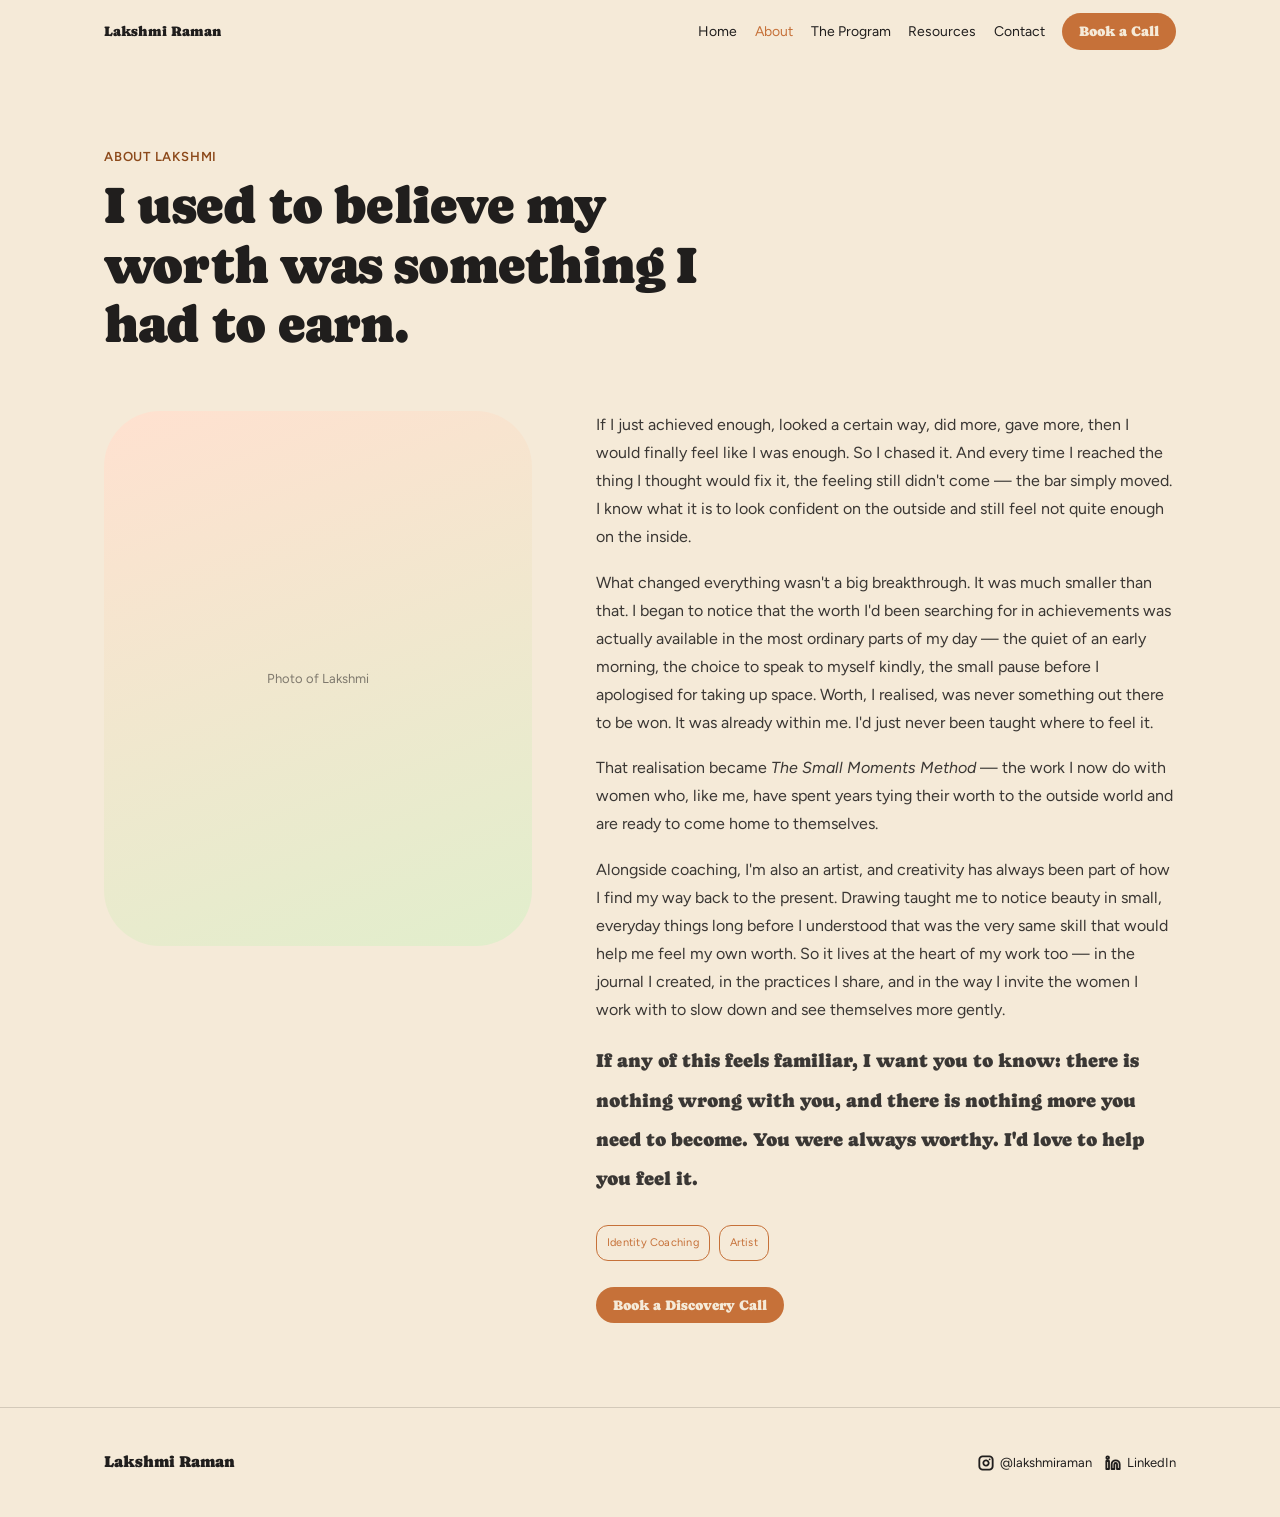
==== about.html @ 179ff1ee "Initial static site: The Small Moments Method" ====
<!DOCTYPE html>
<html lang="en">
<head>
<meta charset="utf-8">
<meta name="viewport" content="width=device-width, initial-scale=1">
<title>About — Lakshmi Raman</title>
<meta name="description" content="I used to believe my worth was something I had to earn. The story behind The Small Moments Method.">
<link rel="stylesheet" href="styles.css">
</head>
<body>

<nav class="nav">
  <a href="index.html" class="smm-link nav-brand">Lakshmi Raman</a>
  <a href="index.html" class="smm-link">Home</a>
  <a href="about.html" class="smm-link" aria-current="page">About</a>
  <a href="program.html" class="smm-link">The Program</a>
  <a href="resources.html" class="smm-link">Resources</a>
  <a href="contact.html" class="smm-link">Contact</a>
  <a href="contact.html" class="btn btn-primary smm-link">Book a Call</a>
</nav>

<div class="wrap">

  <section style="padding:calc(3 * var(--leading)) 0 var(--leading)">
    <span class="eyebrow">About Lakshmi</span>
    <h1 style="font-size:clamp(34px, 4.4vw, 52px);line-height:1.15;margin:0;max-width:20ch">I used to believe my worth was something I had to earn.</h1>
  </section>

  <section class="split top" style="padding:var(--leading) 0 calc(2 * var(--leading))">
    <figure class="col-photo portrait" style="align-self:start">Photo of Lakshmi</figure>
    <div class="col-text" style="display:flex;flex-direction:column;gap:var(--space-4);font-size:16px;line-height:var(--leading);color:color-mix(in srgb, var(--color-text) 88%, transparent);max-width:58ch">
      <p style="margin:0">If I just achieved enough, looked a certain way, did more, gave more, then I would finally feel like I was enough. So I chased it. And every time I reached the thing I thought would fix it, the feeling still didn't come — the bar simply moved. I know what it is to look confident on the outside and still feel not quite enough on the inside.</p>
      <p style="margin:0">What changed everything wasn't a big breakthrough. It was much smaller than that. I began to notice that the worth I'd been searching for in achievements was actually available in the most ordinary parts of my day — the quiet of an early morning, the choice to speak to myself kindly, the small pause before I apologised for taking up space. Worth, I realised, was never something out there to be won. It was already within me. I'd just never been taught where to feel it.</p>
      <p style="margin:0">That realisation became <em>The Small Moments Method</em> — the work I now do with women who, like me, have spent years tying their worth to the outside world and are ready to come home to themselves.</p>
      <p style="margin:0">Alongside coaching, I'm also an artist, and creativity has always been part of how I find my way back to the present. Drawing taught me to notice beauty in small, everyday things long before I understood that was the very same skill that would help me feel my own worth. So it lives at the heart of my work too — in the journal I created, in the practices I share, and in the way I invite the women I work with to slow down and see themselves more gently.</p>
      <p style="margin:0;font-family:var(--font-heading);font-size:19px;line-height:calc(1.4 * var(--leading))">If any of this feels familiar, I want you to know: there is nothing wrong with you, and there is nothing more you need to become. You were always worthy. I'd love to help you feel it.</p>
      <div style="display:flex;gap:var(--space-2);flex-wrap:wrap;margin-top:var(--space-2)">
        <span class="tag tag-outline">Identity Coaching</span>
        <span class="tag tag-outline">Artist</span>
      </div>
      <div style="margin-top:var(--space-2)">
        <a href="contact.html" class="btn btn-primary smm-link">Book a Discovery Call</a>
      </div>
    </div>
  </section>

</div>

<footer>
  <div class="wrap footer-inner">
    <span style="font-family:var(--font-heading);font-size:16px">Lakshmi Raman</span>
    <div style="display:flex;gap:var(--space-3);align-items:center">
      <a href="https://instagram.com/lakshmiraman" target="_blank" rel="noopener" class="smm-link" style="font-size:13px;display:flex;align-items:center;gap:6px"><svg width="16" height="16" viewBox="0 0 24 24" fill="none" stroke="currentColor" stroke-width="2.75" stroke-linecap="round" stroke-linejoin="round"><rect width="20" height="20" x="2" y="2" rx="5" ry="5"></rect><path d="M16 11.37A4 4 0 1 1 12.63 8 4 4 0 0 1 16 11.37z"></path><line x1="17.5" x2="17.51" y1="6.5" y2="6.5"></line></svg> @lakshmiraman</a>
      <a href="https://www.linkedin.com/in/lakshmi-raman-5a0a5632/" target="_blank" rel="noopener" class="smm-link" style="font-size:13px;display:flex;align-items:center;gap:6px"><svg width="16" height="16" viewBox="0 0 24 24" fill="none" stroke="currentColor" stroke-width="2.75" stroke-linecap="round" stroke-linejoin="round"><path d="M16 8a6 6 0 0 1 6 6v7h-4v-7a2 2 0 0 0-2-2 2 2 0 0 0-2 2v7h-4v-7a6 6 0 0 1 6-6z"></path><rect width="4" height="12" x="2" y="9"></rect><circle cx="4" cy="4" r="2"></circle></svg> LinkedIn</a>
    </div>
  </div>
</footer>

</body>
</html>
---- styles.css ----
@import url('https://fonts.googleapis.com/css2?family=Caprasimo:wght@400&family=Figtree:wght@400;600;700&display=swap');

:root {
  --color-bg: #f5ead8;
  --color-surface: #ebddc5;
  --color-text: #201e1d;
  --color-accent: #c67139;
  --color-accent-2: #7a8a5e;
  --color-divider: color-mix(in srgb, #201e1d 16%, transparent);

  --color-accent-100: #fff2eb;
  --color-accent-200: #ffe1d0;
  --color-accent-600: #b2622d;
  --color-accent-700: #8c491a;
  --color-accent-800: #643312;

  --color-accent-2-100: #f0fae1;
  --color-accent-2-200: #e1eecc;
  --color-accent-2-500: #8fa073;
  --color-accent-2-700: #56633f;
  --color-accent-2-800: #3d472b;

  --font-heading: "Caprasimo", system-ui, sans-serif;
  --font-body: "Figtree", system-ui, sans-serif;

  --space-1: 4.4px;
  --space-2: 8.8px;
  --space-3: 13.2px;
  --space-4: 17.6px;
  --space-6: 26.4px;
  --space-8: 35.2px;

  --radius-sm: 8px;
  --radius-md: 16px;
  --radius-lg: 28px;

  --shadow-sm: 0 1px 2px color-mix(in srgb, #2e2b25 14%, transparent);
  --shadow-md: 0 3px 10px color-mix(in srgb, #2e2b25 16%, transparent);
  --shadow-lg: 0 12px 32px color-mix(in srgb, #2e2b25 22%, transparent);

  --leading: 28px;
  --edge: clamp(20px, 5vw, 72px);
}

html { scroll-behavior: smooth; }
@media (prefers-reduced-motion: reduce) { html { scroll-behavior: auto; } }
*, *::before, *::after { box-sizing: border-box; }

body {
  margin: 0;
  min-height: 100vh;
  background: var(--color-bg);
  color: var(--color-text);
  font-family: var(--font-body);
  font-size: 15px;
  line-height: 1.55;
  font-weight: 400;
  text-wrap: pretty;
  overflow-x: clip;
}

h1, h2, h3, h4, h5, h6 {
  font-family: var(--font-heading);
  font-weight: 400;
  line-height: 1.12;
  letter-spacing: -0.015em;
  margin: 0 0 var(--space-2);
}
p { margin: 0 0 var(--space-3); }
a { color: var(--color-accent); text-underline-offset: 3px; }
img { display: block; max-width: 100%; }
figure { margin: 0; }
:focus { outline: none; }
:focus-visible { outline: 2px solid var(--color-accent); outline-offset: 2px; }
::selection { background: color-mix(in srgb, var(--color-accent) 30%, transparent); }

.wrap { max-width: 1200px; margin: 0 auto; padding: 0 var(--edge); }

/* — nav — */
.nav {
  display: flex; align-items: center; gap: var(--space-4);
  flex-wrap: wrap; row-gap: var(--space-2);
  padding: var(--space-3) var(--edge);
  position: sticky; top: 0;
  background: color-mix(in srgb, var(--color-bg) 92%, transparent);
  backdrop-filter: blur(6px);
  z-index: 10;
}
@media (min-width: 1272px) {
  .nav { padding-inline: calc((100% - 1200px) / 2 + var(--edge)); }
}
.nav-brand { font-family: var(--font-heading); font-size: 30px; margin-right: auto; }
.smm-link { color: inherit; text-decoration: none; }
.nav a { font-size: 14px; }
.nav a:hover, .nav a[aria-current='page'] { color: var(--color-accent); }

/* — buttons — */
.btn {
  display: inline-flex; align-items: center; justify-content: center; gap: 6px;
  cursor: pointer; text-decoration: none;
  font-family: var(--font-heading); font-weight: 400;
  font-size: 14px; line-height: 1.2; color: var(--color-text);
  background: transparent; border: 1px solid transparent;
  padding: var(--space-2) calc(var(--space-3) * 1.2);
  border-radius: 999px;
}
.btn-primary { background: var(--color-accent); color: var(--color-bg); }
.btn-primary:hover { background: var(--color-accent-600); }
.btn-primary:active { background: var(--color-accent-700); }
.btn-secondary { border-color: var(--color-divider); }
.btn-secondary:hover { background: color-mix(in srgb, var(--color-text) 7%, transparent); }
.btn-ghost { color: var(--color-accent); padding-inline: var(--space-1); }
.btn-ghost:hover { background: color-mix(in srgb, var(--color-accent) 10%, transparent); }
.btn-block { width: 100%; margin-top: var(--space-2); }
.btn:disabled { opacity: 0.45; cursor: not-allowed; }

/* — forms — */
.field > label {
  display: block; font-size: 12px; margin-bottom: 5px;
  color: color-mix(in srgb, var(--color-text) 70%, transparent);
}
.input {
  width: 100%; min-height: 36px; padding: 6px 14px; font: inherit;
  font-size: 14px; color: var(--color-text); caret-color: var(--color-accent);
  background: var(--color-surface);
  border: 1px solid var(--color-divider); border-radius: 999px;
}
.input:hover { border-color: color-mix(in srgb, var(--color-text) 45%, transparent); }
.input:focus-visible { border-color: var(--color-accent); outline-offset: 0; }
textarea.input { min-height: 90px; border-radius: var(--radius-md); resize: vertical; }

/* — cards — */
.card {
  display: flex; flex-direction: column; gap: var(--space-2);
  padding: var(--space-3); border-radius: calc(var(--radius-lg) * 1.15); background: var(--color-surface);
}
.card-kicker { font-size: 10px; letter-spacing: 0.1em; text-transform: uppercase; color: var(--color-accent); }
.card-title { font-family: var(--font-heading); font-weight: 400; font-size: 17px; line-height: 1.2; }
.card-body { margin: 0; font-size: 13px; opacity: 0.8; flex: 1; }
.elev-sm { box-shadow: var(--shadow-sm); }

/* — tags — */
.tag {
  display: inline-flex; align-items: center; font-size: 11px;
  letter-spacing: 0.02em; padding: 3px 10px; border-radius: 12px;
}
.tag-accent { background: var(--color-accent-100); color: var(--color-accent-800); }
.tag-accent-2 { background: var(--color-accent-2-100); color: var(--color-accent-2-800); }
.tag-outline { border: 1px solid var(--color-accent); color: var(--color-accent); }

/* — eyebrow — */
.eyebrow {
  display: block; font-size: 13px; letter-spacing: 0.06em; text-transform: uppercase;
  font-weight: 600; color: var(--color-accent-700); margin: 0 0 var(--space-2);
}
.eyebrow.sage { color: var(--color-accent-2-700); }

/* — portrait placeholder (swap for a real <img> when photos are ready) — */
.portrait {
  margin: 0; border-radius: 56px; overflow: hidden; flex: 1 1 280px; min-width: 0;
  width: 100%; aspect-ratio: 4/5;
  background: linear-gradient(160deg, var(--color-accent-200), var(--color-accent-2-200));
  display: flex; align-items: center; justify-content: center;
  color: color-mix(in srgb, var(--color-text) 55%, transparent);
  font-size: 13px; text-align: center; padding: var(--space-4);
}

/* — footer — */
footer { border-top: 1px solid var(--color-divider); margin-top: var(--leading); }
.footer-inner {
  padding: calc(1.5 * var(--leading)) var(--edge);
  display: flex; flex-wrap: wrap; gap: var(--space-3);
  align-items: center; justify-content: space-between;
}

/* — layout helpers — */
.grid-4 { display: grid; grid-template-columns: repeat(auto-fit, minmax(200px, 1fr)); gap: var(--space-3); }
.grid-icons { display: grid; grid-template-columns: repeat(auto-fit, minmax(160px, 1fr)); gap: var(--space-4); }
.grid-outcomes { display: grid; grid-template-columns: repeat(auto-fit, minmax(260px, 1fr)); gap: var(--space-3) var(--leading); }
.split { display: flex; flex-wrap: wrap; gap: var(--leading) clamp(24px, 5vw, 72px); align-items: center; }
.split.top { align-items: flex-start; }
.split > .col-photo { flex: 1 1 280px; min-width: 0; }
.split > .col-text { flex: 2 1 340px; min-width: 0; }

.panel { border-radius: 56px; padding: calc(2 * var(--leading)) clamp(24px, 4vw, 64px); }
.panel-accent { background: var(--color-accent-100); }
.panel-sage { background: var(--color-accent-2-100); }
.panel-surface { background: var(--color-surface); }
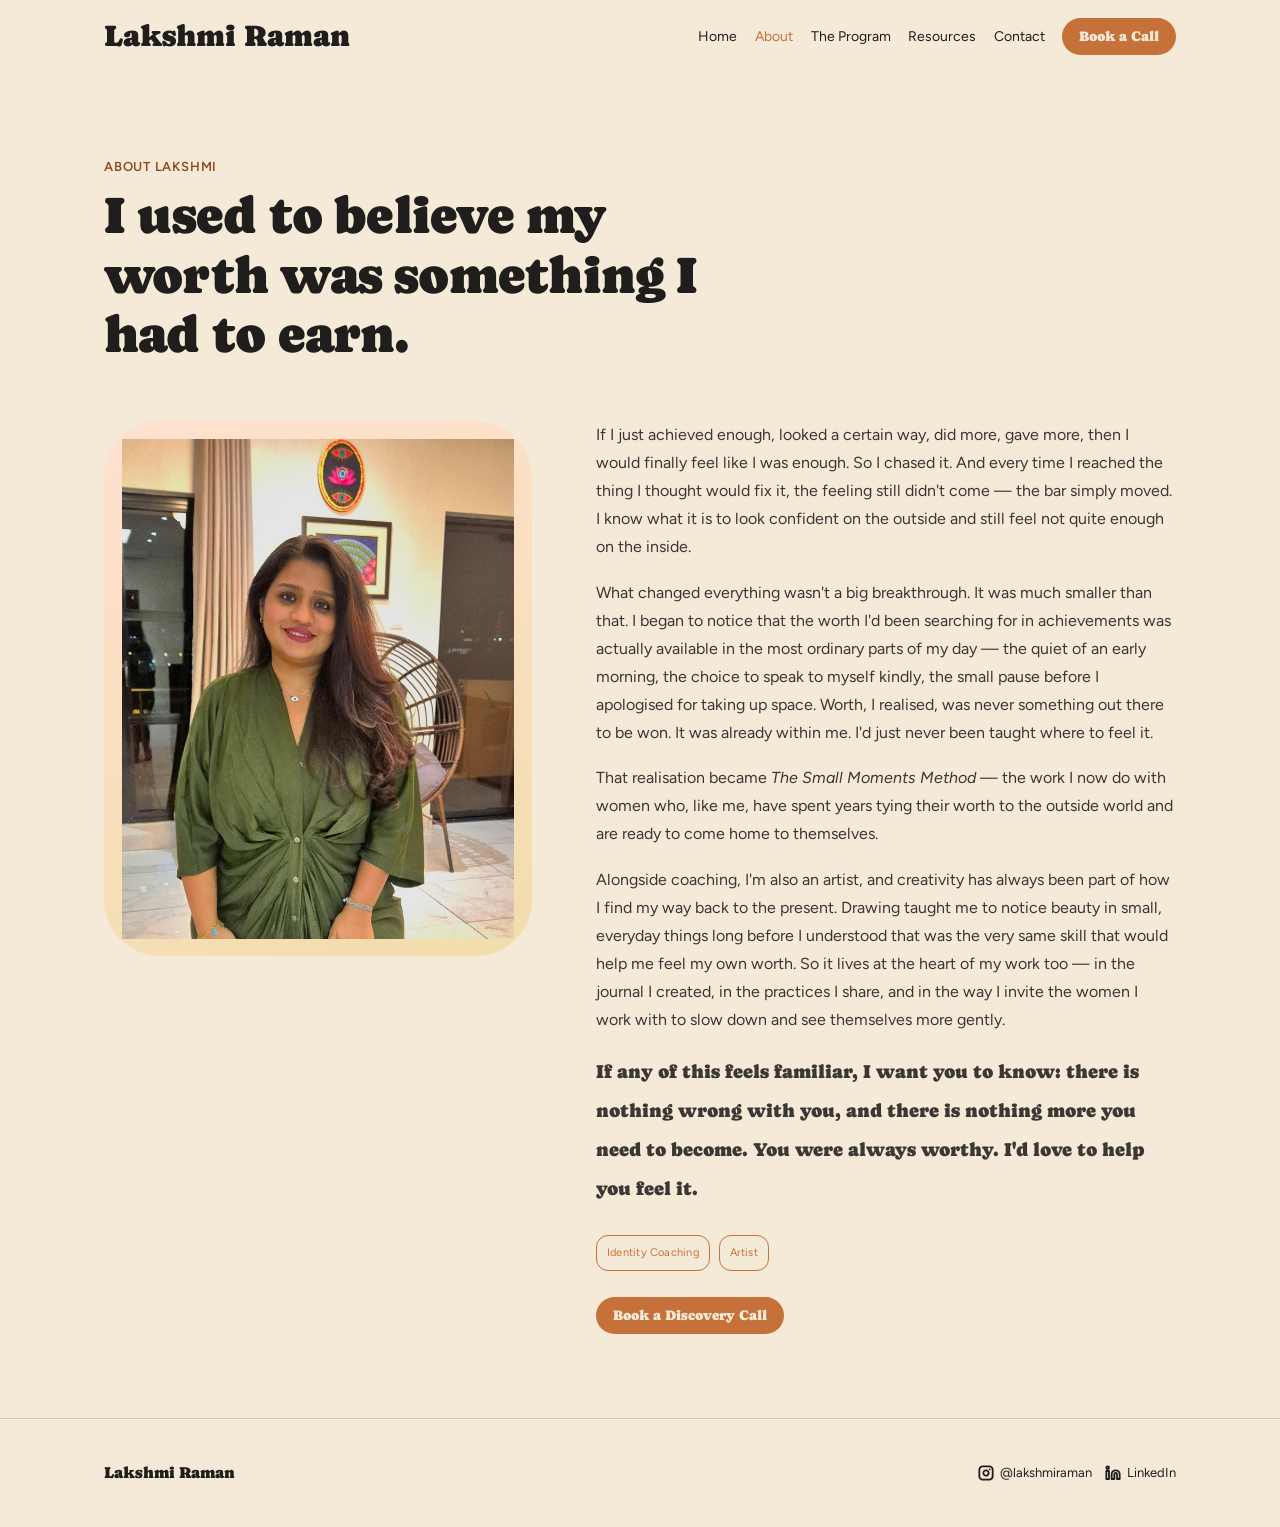
==== commit b13eb527: "Add portrait photo, warm up accent-2 color, fix nav-brand size" ====
--- a/about.html
+++ b/about.html
@@ -27,7 +27,7 @@
   </section>
 
   <section class="split top" style="padding:var(--leading) 0 calc(2 * var(--leading))">
-    <figure class="col-photo portrait" style="align-self:start">Photo of Lakshmi</figure>
+    <figure class="col-photo portrait" style="align-self:start"><img src="assets/lakshmi-portrait.jpeg" alt="Lakshmi Raman" style="width:100%;height:100%;object-fit:cover"></figure>
     <div class="col-text" style="display:flex;flex-direction:column;gap:var(--space-4);font-size:16px;line-height:var(--leading);color:color-mix(in srgb, var(--color-text) 88%, transparent);max-width:58ch">
       <p style="margin:0">If I just achieved enough, looked a certain way, did more, gave more, then I would finally feel like I was enough. So I chased it. And every time I reached the thing I thought would fix it, the feeling still didn't come — the bar simply moved. I know what it is to look confident on the outside and still feel not quite enough on the inside.</p>
       <p style="margin:0">What changed everything wasn't a big breakthrough. It was much smaller than that. I began to notice that the worth I'd been searching for in achievements was actually available in the most ordinary parts of my day — the quiet of an early morning, the choice to speak to myself kindly, the small pause before I apologised for taking up space. Worth, I realised, was never something out there to be won. It was already within me. I'd just never been taught where to feel it.</p>
--- a/styles.css
+++ b/styles.css
@@ -5,7 +5,7 @@
   --color-surface: #ebddc5;
   --color-text: #201e1d;
   --color-accent: #c67139;
-  --color-accent-2: #7a8a5e;
+  --color-accent-2: #c99a3f;
   --color-divider: color-mix(in srgb, #201e1d 16%, transparent);
 
   --color-accent-100: #fff2eb;
@@ -14,11 +14,11 @@
   --color-accent-700: #8c491a;
   --color-accent-800: #643312;
 
-  --color-accent-2-100: #f0fae1;
-  --color-accent-2-200: #e1eecc;
-  --color-accent-2-500: #8fa073;
-  --color-accent-2-700: #56633f;
-  --color-accent-2-800: #3d472b;
+  --color-accent-2-100: #faf0d5;
+  --color-accent-2-200: #f2ddab;
+  --color-accent-2-500: #d1a94f;
+  --color-accent-2-700: #8f6b1f;
+  --color-accent-2-800: #5f4714;
 
   --font-heading: "Caprasimo", system-ui, sans-serif;
   --font-body: "Figtree", system-ui, sans-serif;
@@ -89,7 +89,7 @@
 @media (min-width: 1272px) {
   .nav { padding-inline: calc((100% - 1200px) / 2 + var(--edge)); }
 }
-.nav-brand { font-family: var(--font-heading); font-size: 30px; margin-right: auto; }
+.nav-brand { font-family: var(--font-heading); font-size: 30px !important; margin-right: auto; }
 .smm-link { color: inherit; text-decoration: none; }
 .nav a { font-size: 14px; }
 .nav a:hover, .nav a[aria-current='page'] { color: var(--color-accent); }
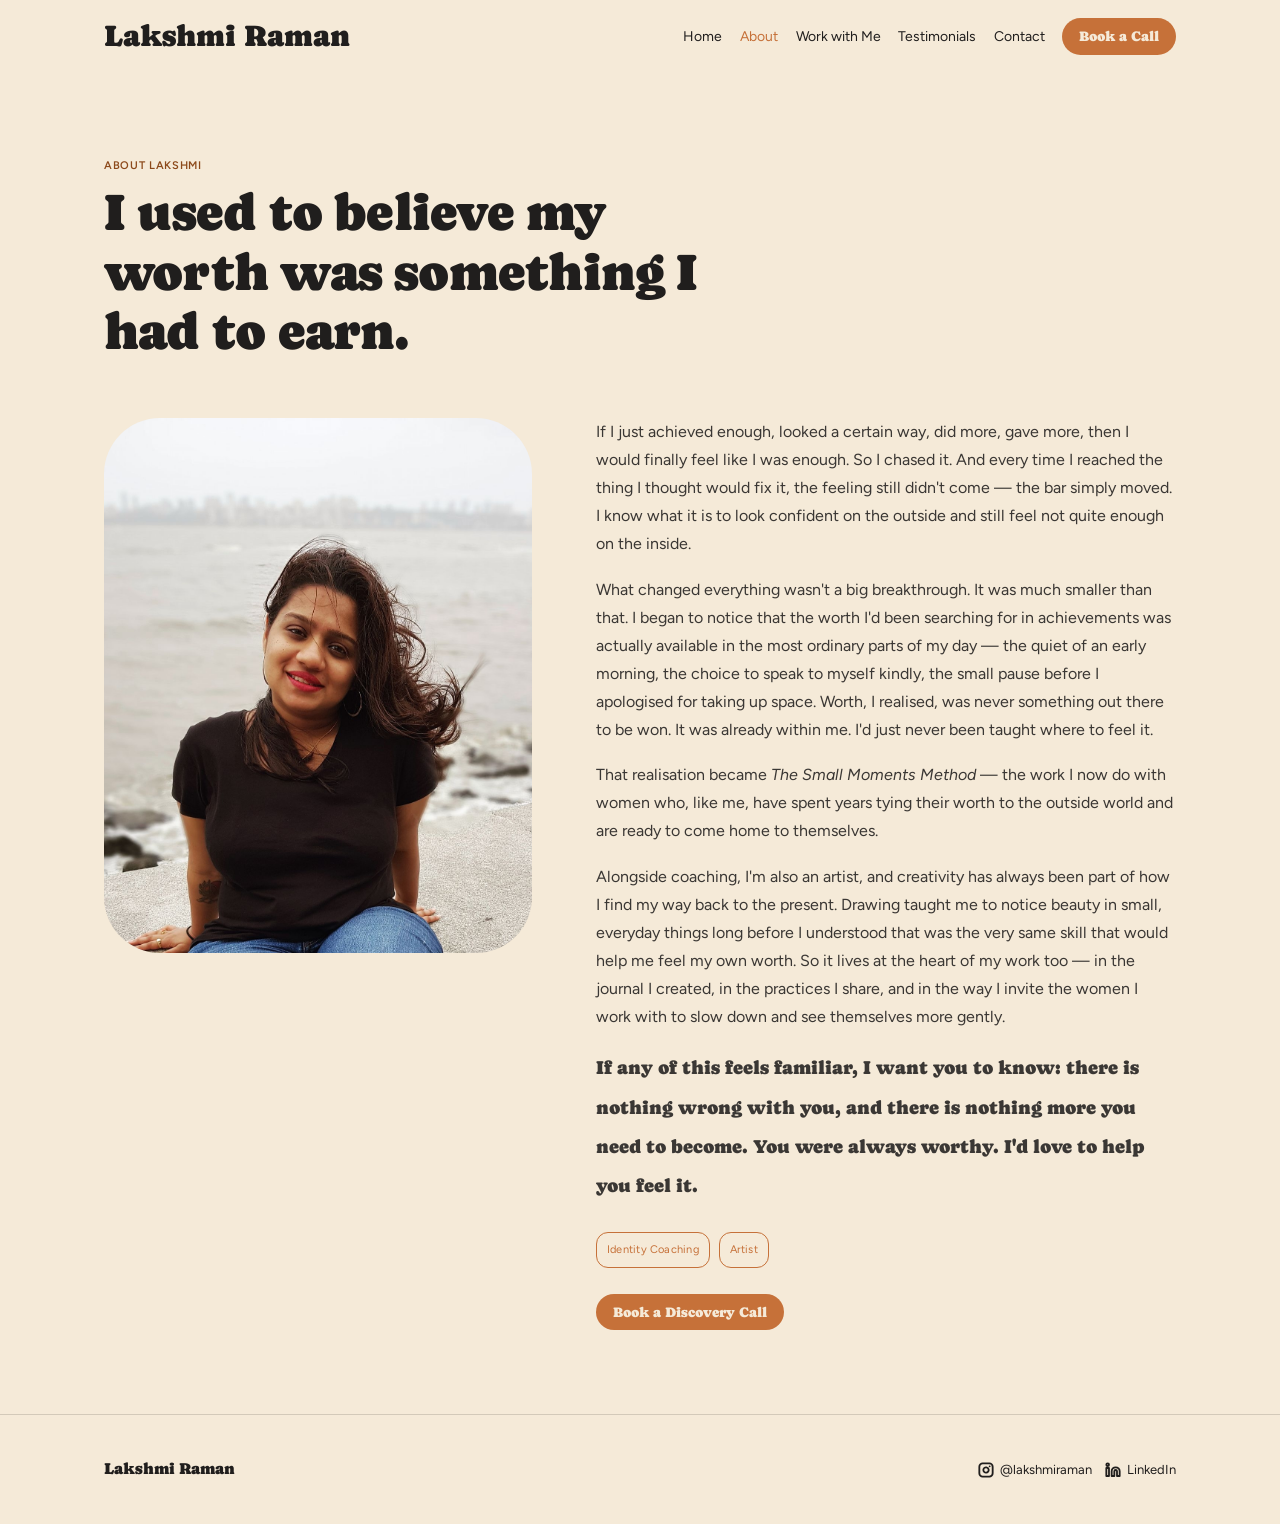
==== commit 64b4587f: "Rename Program to Work with Me, replace Resources with Testimonials, update photos and heading sizes" ====
--- a/about.html
+++ b/about.html
@@ -13,8 +13,8 @@
   <a href="index.html" class="smm-link nav-brand">Lakshmi Raman</a>
   <a href="index.html" class="smm-link">Home</a>
   <a href="about.html" class="smm-link" aria-current="page">About</a>
-  <a href="program.html" class="smm-link">The Program</a>
-  <a href="resources.html" class="smm-link">Resources</a>
+  <a href="program.html" class="smm-link">Work with Me</a>
+  <a href="testimonials.html" class="smm-link">Testimonials</a>
   <a href="contact.html" class="smm-link">Contact</a>
   <a href="contact.html" class="btn btn-primary smm-link">Book a Call</a>
 </nav>
--- a/styles.css
+++ b/styles.css
@@ -150,19 +150,15 @@
 
 /* — eyebrow — */
 .eyebrow {
-  display: block; font-size: 13px; letter-spacing: 0.06em; text-transform: uppercase;
+  display: block; font-size: 11px; letter-spacing: 0.06em; text-transform: uppercase;
   font-weight: 600; color: var(--color-accent-700); margin: 0 0 var(--space-2);
 }
 .eyebrow.sage { color: var(--color-accent-2-700); }
 
-/* — portrait placeholder (swap for a real <img> when photos are ready) — */
+/* — portrait photo frame — */
 .portrait {
   margin: 0; border-radius: 56px; overflow: hidden; flex: 1 1 280px; min-width: 0;
   width: 100%; aspect-ratio: 4/5;
-  background: linear-gradient(160deg, var(--color-accent-200), var(--color-accent-2-200));
-  display: flex; align-items: center; justify-content: center;
-  color: color-mix(in srgb, var(--color-text) 55%, transparent);
-  font-size: 13px; text-align: center; padding: var(--space-4);
 }
 
 /* — footer — */
@@ -177,6 +173,7 @@
 .grid-4 { display: grid; grid-template-columns: repeat(auto-fit, minmax(200px, 1fr)); gap: var(--space-3); }
 .grid-icons { display: grid; grid-template-columns: repeat(auto-fit, minmax(160px, 1fr)); gap: var(--space-4); }
 .grid-outcomes { display: grid; grid-template-columns: repeat(auto-fit, minmax(260px, 1fr)); gap: var(--space-3) var(--leading); }
+.grid-testimonials { display: grid; grid-template-columns: repeat(auto-fit, minmax(320px, 1fr)); gap: var(--leading); align-items: stretch; }
 .split { display: flex; flex-wrap: wrap; gap: var(--leading) clamp(24px, 5vw, 72px); align-items: center; }
 .split.top { align-items: flex-start; }
 .split > .col-photo { flex: 1 1 280px; min-width: 0; }
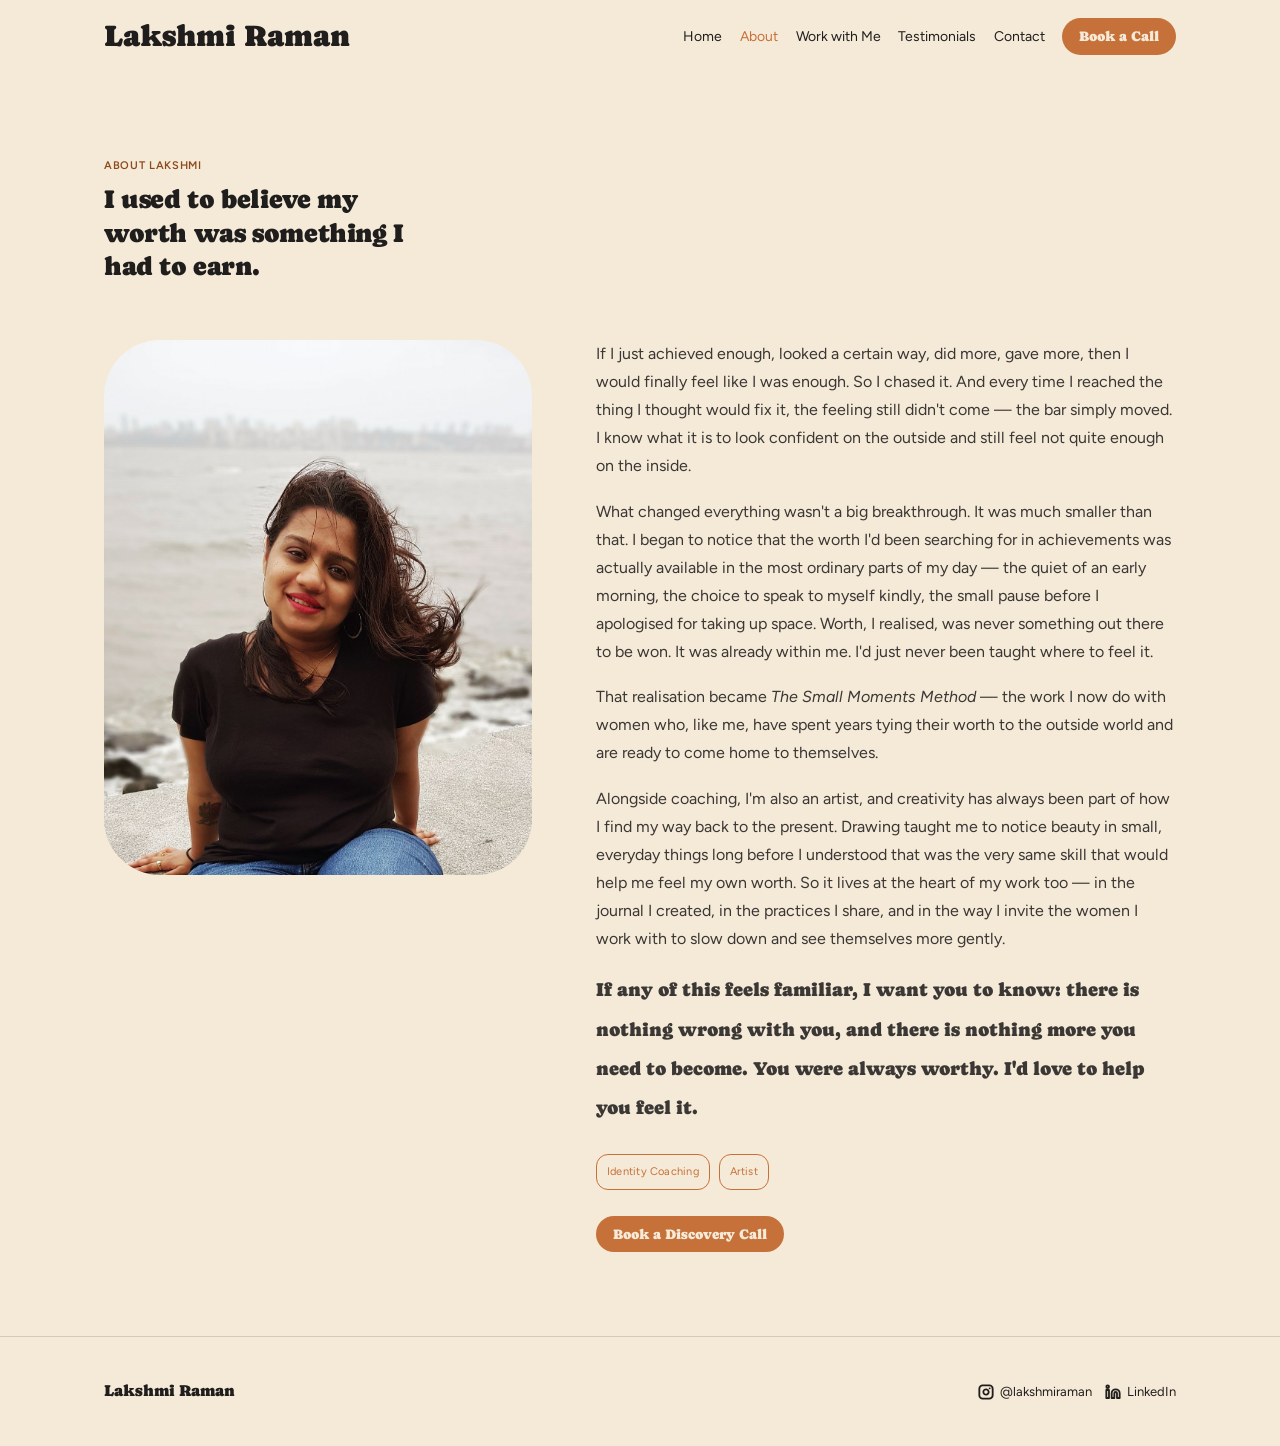
==== commit 96c51a44: "Make testimonials full-width, standardize heading (26px) and subheading (24px) sizes across pages" ====
--- a/about.html
+++ b/about.html
@@ -23,7 +23,7 @@
 
   <section style="padding:calc(3 * var(--leading)) 0 var(--leading)">
     <span class="eyebrow">About Lakshmi</span>
-    <h1 style="font-size:clamp(34px, 4.4vw, 52px);line-height:1.15;margin:0;max-width:20ch">I used to believe my worth was something I had to earn.</h1>
+    <h1 style="font-size:26px;line-height:1.3;margin:0;max-width:20ch">I used to believe my worth was something I had to earn.</h1>
   </section>
 
   <section class="split top" style="padding:var(--leading) 0 calc(2 * var(--leading))">
--- a/styles.css
+++ b/styles.css
@@ -173,7 +173,9 @@
 .grid-4 { display: grid; grid-template-columns: repeat(auto-fit, minmax(200px, 1fr)); gap: var(--space-3); }
 .grid-icons { display: grid; grid-template-columns: repeat(auto-fit, minmax(160px, 1fr)); gap: var(--space-4); }
 .grid-outcomes { display: grid; grid-template-columns: repeat(auto-fit, minmax(260px, 1fr)); gap: var(--space-3) var(--leading); }
-.grid-testimonials { display: grid; grid-template-columns: repeat(auto-fit, minmax(320px, 1fr)); gap: var(--leading); align-items: stretch; }
+.grid-testimonials { display: flex; flex-direction: column; gap: var(--space-4); }
+.testimonial-card { border-radius: 28px; padding: calc(1.1 * var(--leading)) clamp(24px, 4vw, 48px); }
+.testimonial-card blockquote { max-width: 78ch; }
 .split { display: flex; flex-wrap: wrap; gap: var(--leading) clamp(24px, 5vw, 72px); align-items: center; }
 .split.top { align-items: flex-start; }
 .split > .col-photo { flex: 1 1 280px; min-width: 0; }
